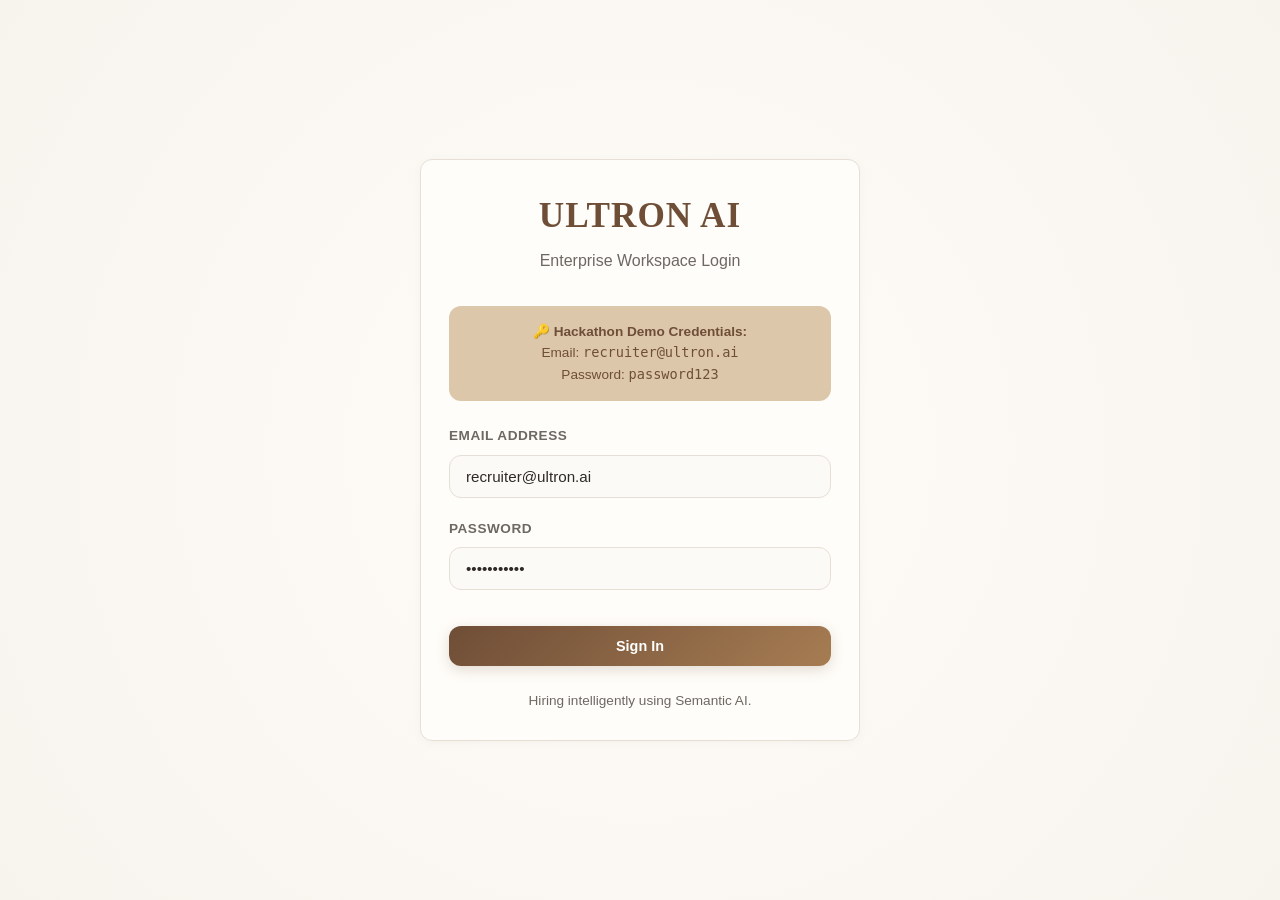
==== frontend/login.html @ 5fffec3b "feat: initial release of ULTRON AI Recruitment Intelligence platform" ====
<!DOCTYPE html>
<html lang="en">
<head>
  <meta charset="UTF-8">
  <meta name="viewport" content="width=device-width, initial-scale=1.0">
  <title>Login – ULTRON AI</title>
  <link rel="stylesheet" href="static/css/main.css">
  <link rel="stylesheet" href="static/css/components.css">
  <link rel="stylesheet" href="static/css/animations.css">
  <style>
    .login-container {
      min-height: 100vh;
      display: flex;
      justify-content: center;
      align-items: center;
      padding: 1.5rem;
      background: radial-gradient(circle at 50% 50%, #FFFDF9 0%, #F7F3ED 100%);
    }
    .login-box {
      width: 100%;
      max-width: 440px;
    }
    .login-logo {
      text-align: center;
      margin-bottom: 2rem;
    }
    .login-logo span {
      font-size: 2.2rem;
      color: var(--primary-color);
    }
    .demo-info {
      background-color: var(--secondary-color);
      color: var(--primary-color);
      border-radius: var(--border-radius);
      padding: 1rem;
      font-size: 0.85rem;
      margin-bottom: 1.5rem;
      text-align: center;
      line-height: 1.5;
    }
  </style>
</head>
<body>

  <div class="login-container">
    <div class="login-box card fade-in-up">
      <div class="login-logo">
        <span class="brand-title">ULTRON AI</span>
        <p style="color: var(--text-light); margin-top: 0.25rem;">Enterprise Workspace Login</p>
      </div>

      <div class="demo-info">
        🔑 <strong>Hackathon Demo Credentials:</strong><br>
        Email: <code>recruiter@ultron.ai</code><br>
        Password: <code>password123</code>
      </div>

      <form id="login-form">
        <div class="form-group">
          <label class="form-label" for="email">Email Address</label>
          <input type="email" id="email" class="form-control" placeholder="name@company.com" required value="recruiter@ultron.ai">
        </div>
        <div class="form-group">
          <label class="form-label" for="password">Password</label>
          <input type="password" id="password" class="form-control" placeholder="••••••••" required value="password123">
        </div>
        <button type="submit" class="btn btn-primary" style="width: 100%; margin-top: 1rem;" id="login-btn">
          Sign In
        </button>
      </form>
      
      <p style="text-align: center; font-size: 0.85rem; color: var(--text-light); margin-top: 1.5rem;">
        Hiring intelligently using Semantic AI.
      </p>
    </div>
  </div>

  <script src="static/js/api.js"></script>
  <script src="static/js/auth.js"></script>
  <script>
    document.getElementById('login-form').addEventListener('submit', async (e) => {
      e.preventDefault();
      const email = document.getElementById('email').value;
      const password = document.getElementById('password').value;
      const btn = document.getElementById('login-btn');
      
      btn.disabled = true;
      btn.textContent = 'Authenticating...';

      try {
        // Try to log in. In a fresh DB, this might fail if the user doesn't exist.
        // We will attempt to register first if login fails, or just login.
        let data;
        try {
          data = await APIClient.post('/auth/login', { email, password });
        } catch (err) {
          // If login fails, try automatic registration for first-time use
          if (err.message.includes('Incorrect email or password') || err.message.includes('401')) {
            throw err; // Real credential failure
          }
          // Attempt registration
          await APIClient.post('/auth/register', {
            email,
            full_name: 'Lead Recruiter',
            password,
            company: 'Redrob AI'
          });
          data = await APIClient.post('/auth/login', { email, password });
        }
        
        Auth.saveSession(data.access_token, data.user);
        window.location.href = 'dashboard.html';
      } catch (error) {
        alert(error.message || 'Login failed. Please check credentials.');
        btn.disabled = false;
        btn.textContent = 'Sign In';
      }
    });
  </script>
</body>
</html>
---- frontend/static/css/main.css ----
/*
ULTRON AI – Modern Design Tokens & Base Theme
Brand rules:
- Logo "ULTRON AI" must use "Times New Roman"
- All other application text must use "Helvetica"
- Color palette: Brown, Beige, Cream, Sand, Coffee, Gold, Light Gray, White, Dark Brown
*/

@import url('https://fonts.googleapis.com/css2?family=Playfair+Display:ital,wght@0,400..900;1,400..900&display=swap');

:root {
  /* Warm Premium Palette */
  --bg-color: #F7F3ED;         /* Cream / Soft Beige background */
  --card-bg: #FFFDF9;          /* Rich Sand/White card base */
  --primary-color: #6F4E37;    /* Warm Coffee / Deep Brown */
  --accent-color: #A67C52;     /* Gold Accent / Medium Sand */
  --secondary-color: #DCC7AA;  /* Light Sand / Cream Accent */
  --text-dark: #2E2A27;        /* Charcoal / Soft Black */
  --text-light: #6E6863;       /* Muted Gray-Brown */
  --border-color: #E6DFD5;     /* Warm outline gray */
  --shadow-sm: 0 2px 8px rgba(111, 78, 55, 0.05);
  --shadow-md: 0 8px 24px rgba(111, 78, 55, 0.08);
  --shadow-lg: 0 16px 40px rgba(111, 78, 55, 0.12);
  --transition: all 0.3s cubic-bezier(0.4, 0, 0.2, 1);
  --border-radius: 12px;
  --font-sans: 'Helvetica Neue', Helvetica, Arial, sans-serif;
  --font-serif: 'Times New Roman', Times, serif;
}

* {
  margin: 0;
  padding: 0;
  box-sizing: border-box;
}

body {
  background-color: var(--bg-color);
  color: var(--text-dark);
  font-family: var(--font-sans);
  line-height: 1.6;
  -webkit-font-smoothing: antialiased;
  overflow-x: hidden;
}

/* ------------------------------------------------------------------
   Typography Brand Enforcement
   ------------------------------------------------------------------ */

h1, h2, h3, h4, h5, h6 {
  color: var(--text-dark);
  font-weight: 600;
  line-height: 1.25;
}

/* Enforce Times New Roman only on ULTRON AI branding */
.brand-title {
  font-family: var(--font-serif) !important;
  font-weight: bold;
  letter-spacing: 1px;
}

/* Enforce Helvetica everywhere else */
body, button, input, select, textarea, span, p, a, div, li, td, th {
  font-family: var(--font-sans);
}

/* ------------------------------------------------------------------
   Structure & Layout
   ------------------------------------------------------------------ */

.app-container {
  display: flex;
  min-height: 100vh;
  position: relative;
}

/* Sidebar Styling */
.sidebar {
  width: 260px;
  background-color: var(--card-bg);
  border-right: 1px solid var(--border-color);
  display: flex;
  flex-direction: column;
  padding: 2rem 1.5rem;
  height: 100vh;
  position: fixed;
  left: 0;
  top: 0;
  z-index: 100;
  box-shadow: var(--shadow-sm);
}

.sidebar-logo {
  display: flex;
  align-items: center;
  gap: 0.75rem;
  margin-bottom: 3rem;
  text-decoration: none;
  color: var(--primary-color);
}

.sidebar-logo span {
  font-size: 1.6rem;
}

.sidebar-logo img {
  height: 32px;
  width: auto;
}

.nav-links {
  list-style: none;
  display: flex;
  flex-direction: column;
  gap: 0.5rem;
  flex-grow: 1;
}

.nav-item a {
  display: flex;
  align-items: center;
  gap: 1rem;
  padding: 0.8rem 1rem;
  color: var(--text-light);
  text-decoration: none;
  border-radius: var(--border-radius);
  font-weight: 500;
  font-size: 0.95rem;
  transition: var(--transition);
}

.nav-item a:hover {
  background-color: #F7F3ED;
  color: var(--primary-color);
}

.nav-item.active a {
  background-color: var(--primary-color);
  color: #FFF;
}

.nav-item a svg {
  width: 20px;
  height: 20px;
  stroke: currentColor;
}

.sidebar-footer {
  padding-top: 1rem;
  border-top: 1px solid var(--border-color);
}

.user-profile-menu {
  display: flex;
  align-items: center;
  gap: 0.75rem;
  color: var(--text-dark);
  text-decoration: none;
  font-size: 0.9rem;
}

.user-avatar {
  width: 36px;
  height: 36px;
  border-radius: 50%;
  background-color: var(--secondary-color);
  display: flex;
  align-items: center;
  justify-content: center;
  color: var(--primary-color);
  font-weight: bold;
}

/* Main Content Wrapper */
.main-wrapper {
  margin-left: 260px;
  width: calc(100% - 260px);
  min-height: 100vh;
  display: flex;
  flex-direction: column;
  padding: 2.5rem;
}

/* Header dashboard panel */
.header-panel {
  display: flex;
  justify-content: space-between;
  align-items: center;
  margin-bottom: 2.5rem;
}

.header-title h1 {
  font-size: 1.8rem;
  margin-bottom: 0.25rem;
}

.header-title p {
  color: var(--text-light);
  font-size: 0.95rem;
}

.header-actions {
  display: flex;
  align-items: center;
  gap: 1rem;
}

/* Mobile Nav (Responsive) */
@media (max-width: 992px) {
  .sidebar {
    transform: translateX(-100%);
    transition: var(--transition);
  }
  .sidebar.active {
    transform: translateX(0);
  }
  .main-wrapper {
    margin-left: 0;
    width: 100%;
    padding: 1.5rem;
  }
}
---- frontend/static/css/components.css ----
/*
ULTRON AI – UI Components Styling
Premium Cards, Buttons, Form fields, Badges, Modals, and Tables.
*/

/* Buttons */
.btn {
  display: inline-flex;
  align-items: center;
  justify-content: center;
  gap: 0.5rem;
  padding: 0.75rem 1.5rem;
  border-radius: var(--border-radius);
  font-weight: 600;
  font-size: 0.9rem;
  cursor: pointer;
  border: none;
  transition: var(--transition);
  text-decoration: none;
}

.btn-primary {
  background: linear-gradient(135deg, var(--primary-color) 0%, var(--accent-color) 100%);
  color: #FFF;
  box-shadow: 0 4px 14px rgba(111, 78, 55, 0.2);
}

.btn-primary:hover {
  transform: translateY(-2px);
  box-shadow: 0 6px 20px rgba(111, 78, 55, 0.3);
}

.btn-secondary {
  background-color: var(--card-bg);
  border: 1px solid var(--border-color);
  color: var(--text-dark);
}

.btn-secondary:hover {
  background-color: var(--bg-color);
  transform: translateY(-2px);
}

.btn-accent {
  background-color: var(--secondary-color);
  color: var(--primary-color);
}

.btn-accent:hover {
  filter: brightness(0.95);
  transform: translateY(-2px);
}

.btn-danger {
  background-color: #E25C5C;
  color: #FFF;
}

.btn-danger:hover {
  background-color: #D14B4B;
  transform: translateY(-2px);
}

/* Cards */
.card {
  background-color: var(--card-bg);
  border: 1px solid var(--border-color);
  border-radius: var(--border-radius);
  padding: 1.75rem;
  box-shadow: var(--shadow-sm);
  transition: var(--transition);
}

.card:hover {
  box-shadow: var(--shadow-md);
  transform: translateY(-2px);
}

.card-header {
  display: flex;
  justify-content: space-between;
  align-items: center;
  margin-bottom: 1.5rem;
}

/* Form Inputs */
.form-group {
  margin-bottom: 1.25rem;
}

.form-label {
  display: block;
  font-size: 0.85rem;
  font-weight: 600;
  text-transform: uppercase;
  color: var(--text-light);
  margin-bottom: 0.5rem;
  letter-spacing: 0.5px;
}

.form-control {
  width: 100%;
  padding: 0.75rem 1rem;
  border-radius: var(--border-radius);
  border: 1px solid var(--border-color);
  background-color: #FCFAF7;
  color: var(--text-dark);
  font-size: 0.95rem;
  outline: none;
  transition: var(--transition);
}

.form-control:focus {
  border-color: var(--accent-color);
  background-color: #FFF;
  box-shadow: 0 0 0 3px rgba(166, 124, 82, 0.15);
}

textarea.form-control {
  resize: vertical;
  min-height: 120px;
}

/* Badges */
.badge {
  display: inline-flex;
  align-items: center;
  padding: 0.25rem 0.75rem;
  border-radius: 20px;
  font-size: 0.8rem;
  font-weight: 600;
  text-transform: capitalize;
}

.badge-primary {
  background-color: rgba(111, 78, 55, 0.1);
  color: var(--primary-color);
}

.badge-success {
  background-color: rgba(76, 175, 80, 0.1);
  color: #2E7D32;
}

.badge-warning {
  background-color: rgba(255, 152, 0, 0.1);
  color: #EF6C00;
}

.badge-info {
  background-color: rgba(33, 150, 243, 0.1);
  color: #1565C0;
}

/* Grid Layouts */
.grid-cols-4 {
  display: grid;
  grid-template-columns: repeat(auto-fit, minmax(220px, 1fr));
  gap: 1.5rem;
}

.grid-cols-2 {
  display: grid;
  grid-template-columns: repeat(auto-fit, minmax(320px, 1fr));
  gap: 1.5rem;
}

/* Tables */
.table-container {
  overflow-x: auto;
  border: 1px solid var(--border-color);
  border-radius: var(--border-radius);
  background-color: var(--card-bg);
  box-shadow: var(--shadow-sm);
  margin-top: 1rem;
}

.table {
  width: 100%;
  border-collapse: collapse;
  text-align: left;
}

.table th {
  background-color: #FDFBFA;
  padding: 1rem 1.5rem;
  font-size: 0.8rem;
  font-weight: 700;
  text-transform: uppercase;
  color: var(--text-light);
  border-bottom: 1px solid var(--border-color);
}

.table td {
  padding: 1rem 1.5rem;
  border-bottom: 1px solid var(--border-color);
  font-size: 0.95rem;
}

.table tr:last-child td {
  border-bottom: none;
}

.table tr:hover td {
  background-color: #FBF9F6;
}

/* Score indicators */
.score-badge {
  font-family: var(--font-sans);
  font-weight: bold;
  background-color: var(--primary-color);
  color: white;
  border-radius: 50%;
  width: 44px;
  height: 44px;
  display: inline-flex;
  align-items: center;
  justify-content: center;
  font-size: 0.9rem;
  border: 2px solid var(--secondary-color);
  box-shadow: var(--shadow-sm);
}

.score-badge.high {
  background: linear-gradient(135deg, #A67C52 0%, #6F4E37 100%);
}

.score-badge.mid {
  background-color: #A67C52;
}

.score-badge.low {
  background-color: #DCC7AA;
  color: var(--text-dark);
}

/* Glassmorphism overlays */
.overlay-glass {
  background: rgba(255, 253, 249, 0.7);
  backdrop-filter: blur(10px);
  -webkit-backdrop-filter: blur(10px);
  border: 1px solid rgba(255, 253, 249, 0.4);
}
---- frontend/static/css/animations.css ----
/*
ULTRON AI – Page Transitions and Micro-animations
Creates responsive feel, active transitions, and smooth hover effects.
*/

/* Page Load Animation */
@keyframes fadeInUp {
  from {
    opacity: 0;
    transform: translateY(15px);
  }
  to {
    opacity: 1;
    transform: translateY(0);
  }
}

.fade-in-up {
  animation: fadeInUp 0.4s cubic-bezier(0.16, 1, 0.3, 1) forwards;
}

/* Skeleton Loading pulse */
@keyframes pulse {
  0% {
    background-color: #F3ECE2;
  }
  50% {
    background-color: #EDE4D8;
  }
  100% {
    background-color: #F3ECE2;
  }
}

.skeleton {
  animation: pulse 1.5s ease-in-out infinite;
  border-radius: 4px;
}

.skeleton-text {
  height: 16px;
  margin-bottom: 8px;
  width: 100%;
}

.skeleton-title {
  height: 24px;
  margin-bottom: 16px;
  width: 50%;
}

/* Progress Bar fill animations */
@keyframes fillProgress {
  from {
    width: 0%;
  }
}

.progress-bar-fill {
  height: 100%;
  border-radius: 4px;
  background-color: var(--primary-color);
  animation: fillProgress 1s cubic-bezier(0.16, 1, 0.3, 1) forwards;
}

/* Chat bubble entry */
@keyframes chatBubbleEntry {
  from {
    opacity: 0;
    transform: translateY(8px) scale(0.98);
  }
  to {
    opacity: 1;
    transform: translateY(0) scale(1);
  }
}

.chat-bubble {
  animation: chatBubbleEntry 0.3s cubic-bezier(0.16, 1, 0.3, 1) forwards;
}

/* Floating animation for UI wow factors */
@keyframes float {
  0% {
    transform: translateY(0px);
  }
  50% {
    transform: translateY(-6px);
  }
  100% {
    transform: translateY(0px);
  }
}

.floating-icon {
  animation: float 4s ease-in-out infinite;
}

/* Loading Spinner */
.spinner {
  width: 24px;
  height: 24px;
  border: 3px solid rgba(111, 78, 55, 0.1);
  border-radius: 50%;
  border-top-color: var(--primary-color);
  animation: spin 0.8s linear infinite;
}

@keyframes spin {
  to {
    transform: rotate(360deg);
  }
}
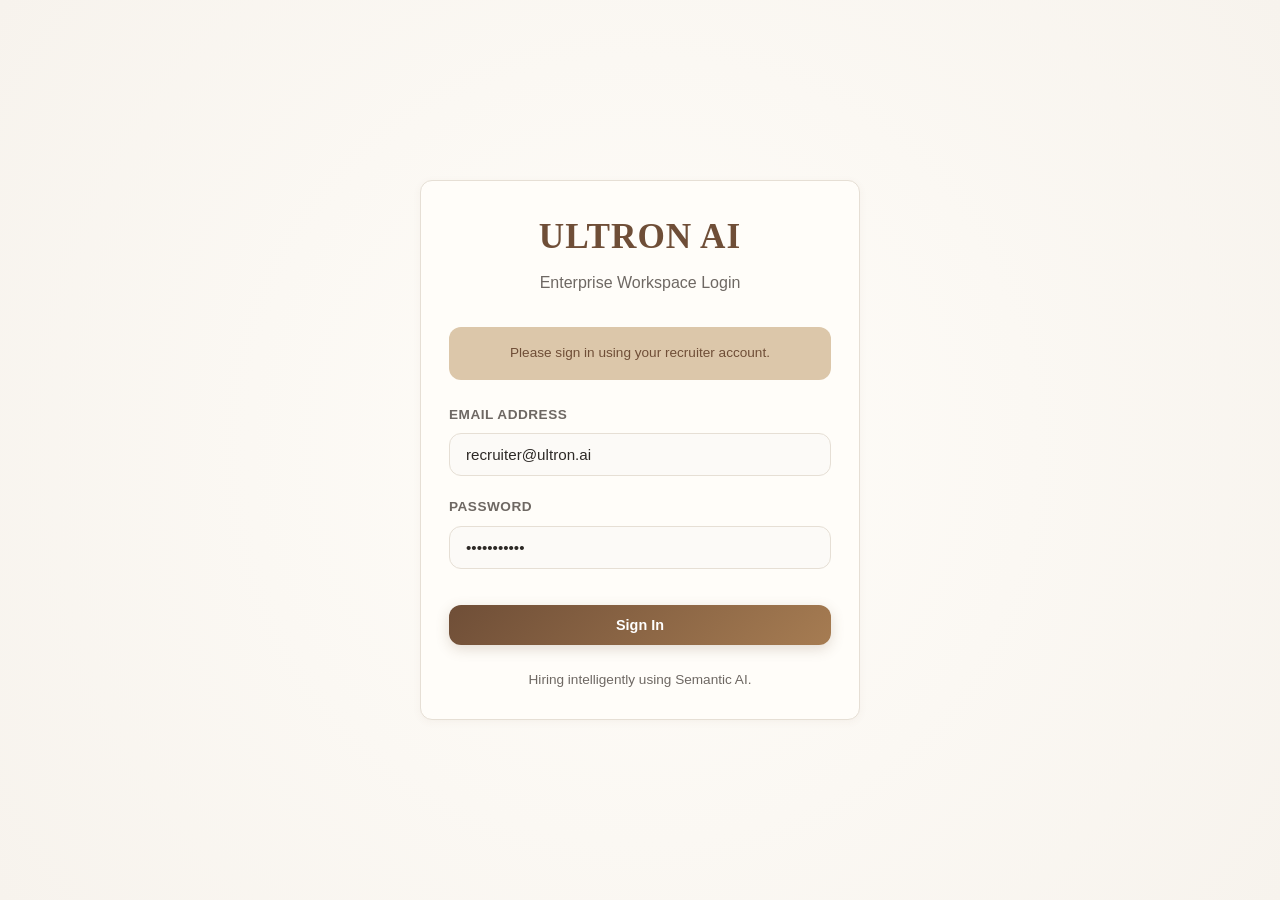
==== commit fcb14254: "Updated Login.html landing page" ====
--- a/frontend/login.html
+++ b/frontend/login.html
@@ -50,10 +50,8 @@
       </div>
 
       <div class="demo-info">
-        🔑 <strong>Hackathon Demo Credentials:</strong><br>
-        Email: <code>recruiter@ultron.ai</code><br>
-        Password: <code>password123</code>
-      </div>
+  Please sign in using your recruiter account.
+</div>
 
       <form id="login-form">
         <div class="form-group">
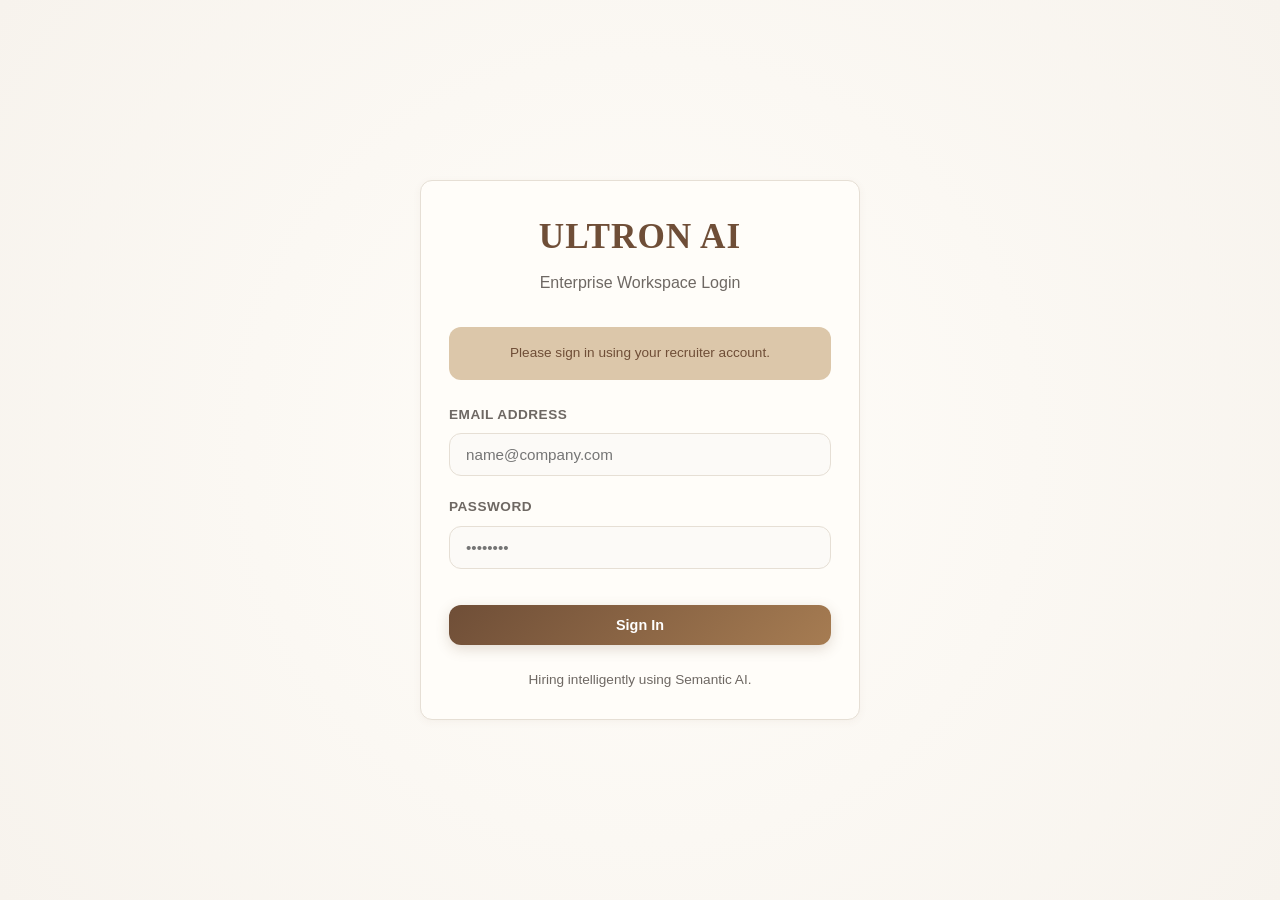
==== commit 901f3bfe: "Remove default values from login form inputs Removed default values from email and password input fi" ====
--- a/frontend/login.html
+++ b/frontend/login.html
@@ -56,11 +56,11 @@
       <form id="login-form">
         <div class="form-group">
           <label class="form-label" for="email">Email Address</label>
-          <input type="email" id="email" class="form-control" placeholder="name@company.com" required value="recruiter@ultron.ai">
+          <input type="email" id="email" class="form-control" placeholder="name@company.com" required value="">
         </div>
         <div class="form-group">
           <label class="form-label" for="password">Password</label>
-          <input type="password" id="password" class="form-control" placeholder="••••••••" required value="password123">
+          <input type="password" id="password" class="form-control" placeholder="••••••••" required value="">
         </div>
         <button type="submit" class="btn btn-primary" style="width: 100%; margin-top: 1rem;" id="login-btn">
           Sign In
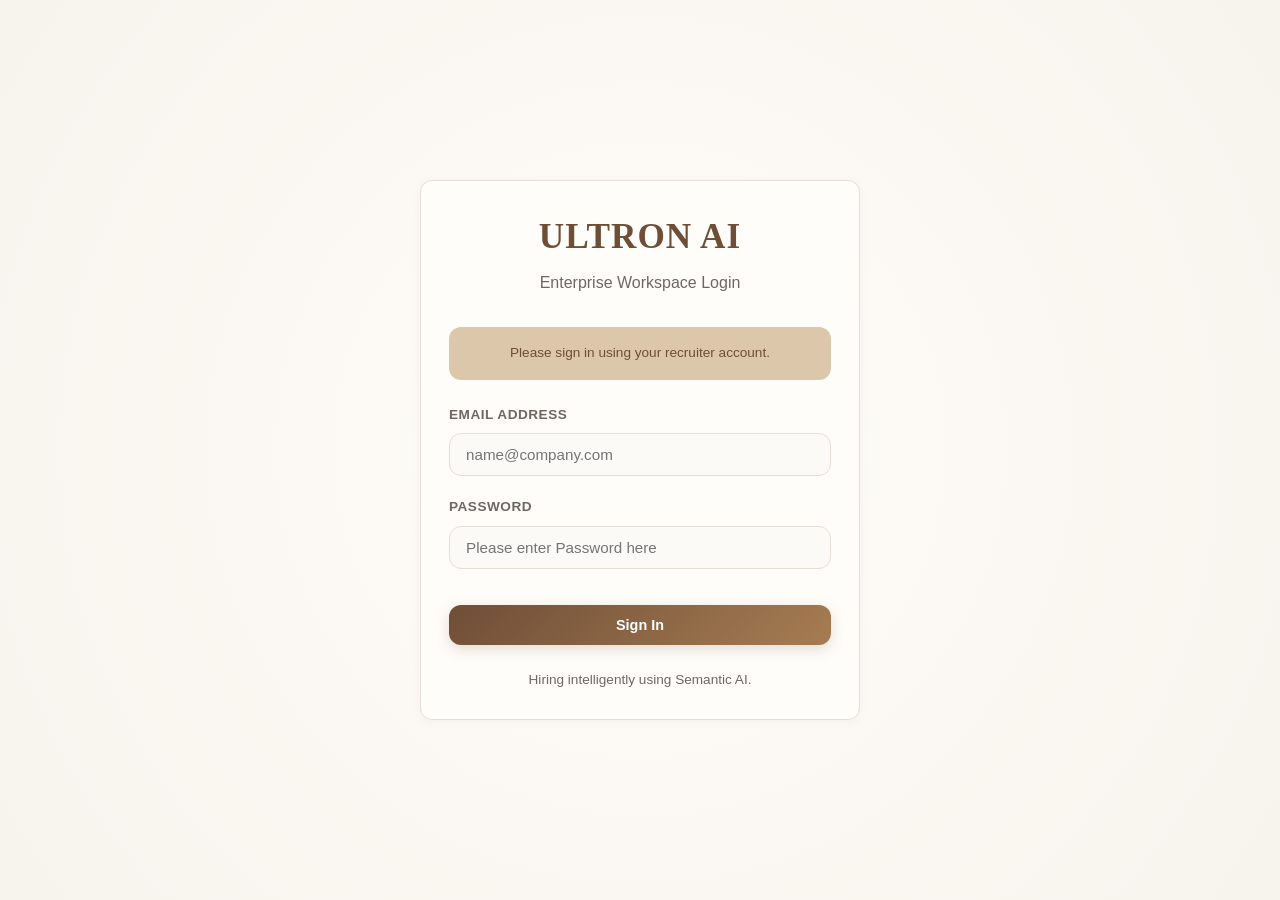
==== commit 42ef4a04: "Update password input placeholder text" ====
--- a/frontend/login.html
+++ b/frontend/login.html
@@ -60,7 +60,7 @@
         </div>
         <div class="form-group">
           <label class="form-label" for="password">Password</label>
-          <input type="password" id="password" class="form-control" placeholder="••••••••" required value="">
+          <input type="password" id="password" class="form-control" placeholder="Please enter Password here" required value="">
         </div>
         <button type="submit" class="btn btn-primary" style="width: 100%; margin-top: 1rem;" id="login-btn">
           Sign In
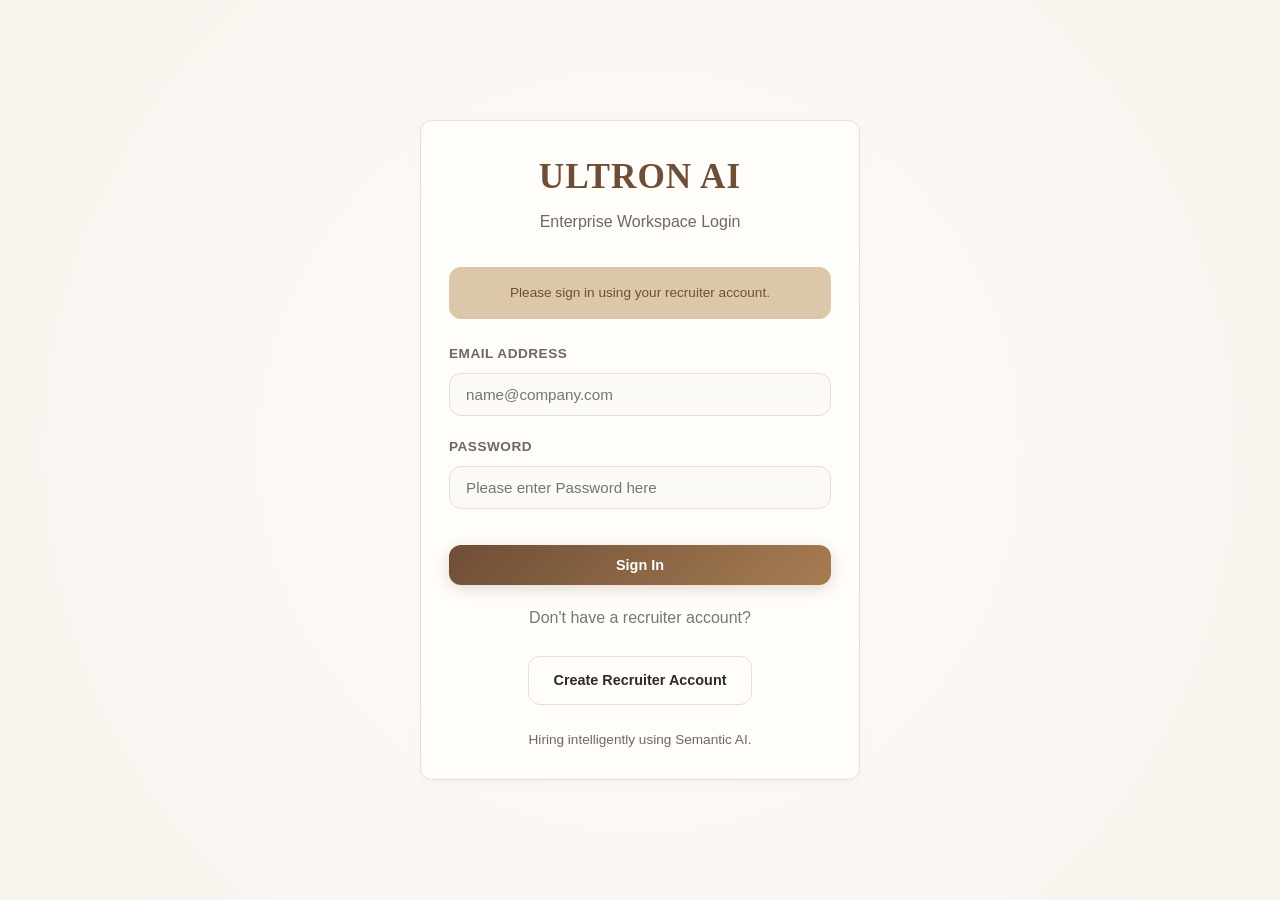
==== commit 84f87d5f: "Update login.html" ====
--- a/frontend/login.html
+++ b/frontend/login.html
@@ -66,6 +66,13 @@
           Sign In
         </button>
       </form>
+      <div style="margin-top:20px;text-align:center;">
+    <span style="color:#777;">Don't have a recruiter account?</span><br><br>
+
+    <a href="register.html" class="btn btn-secondary">
+        Create Recruiter Account
+    </a>
+</div>
       
       <p style="text-align: center; font-size: 0.85rem; color: var(--text-light); margin-top: 1.5rem;">
         Hiring intelligently using Semantic AI.
